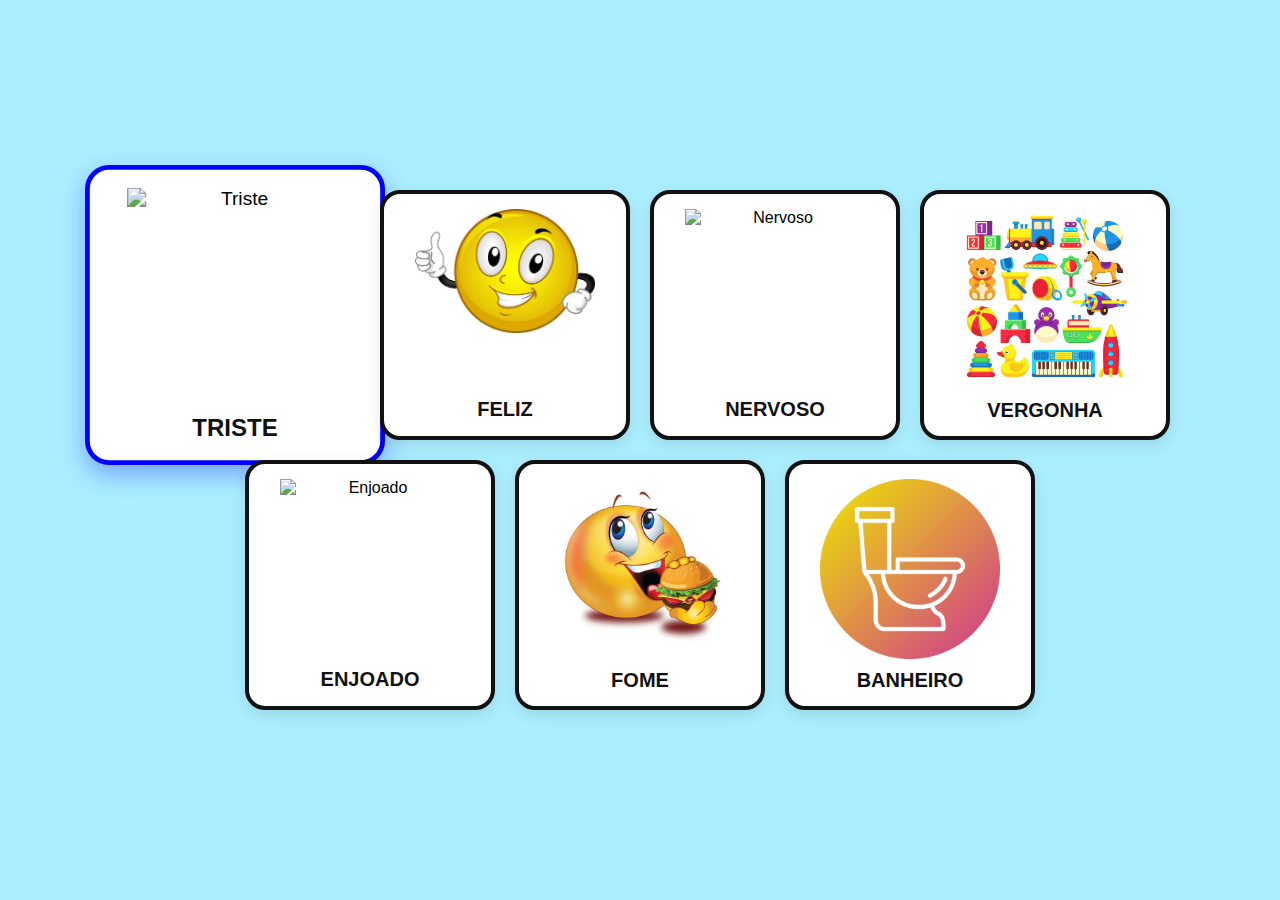
==== docs/index.html @ b49bd2d5 "Update index.html" ====
<!DOCTYPE html>
<html lang="pt-BR">
<head>
    <meta charset="UTF-8">
    <meta name="viewport" content="width=device-width, initial-scale=1.0">
    <title>Comunicação Inclusiva</title>
    <link rel="stylesheet" href="style.css">
</head>
<body>
    <div class="container">
        <div class="cartao" onclick="abrirTelaCheia(this)">
            <img src="imagens/triste2.jpg" alt="Triste">
            <p>TRISTE</p>
        </div>
        <div class="cartao" onclick="abrirTelaCheia(this)">
            <img src="imagens/felizao.jpg" alt="Feliz">
            <p>FELIZ</p>
        </div>
        <div class="cartao" onclick="abrirTelaCheia(this)">
            <img src="imagens/nervoso.jpg" alt="Nervoso">
            <p>NERVOSO</p>
        </div>
        <div class="cartao" onclick="abrirTelaCheia(this)">
            <img src="imagens/brinks.jpg" alt="Vergonha">
            <p>VERGONHA</p>
        </div>
        <div class="cartao" onclick="abrirTelaCheia(this)">
            <img src="imagens/enjoado.jpg" alt="Enjoado">
            <p>ENJOADO</p>
        </div>
        <div class="cartao" onclick="abrirTelaCheia(this)">
            <img src="imagens/fome.jpg" alt="Fome">
            <p>FOME</p>
        </div>
        <div class="cartao" onclick="abrirTelaCheia(this)">
            <img src="imagens/banheiroDegrade.jpg" alt="Banheiro">
            <p>BANHEIRO</p>
        </div>
    </div>

    <script src="script.js"></script>
</body>
</html>
---- docs/style.css ----
* 
{
    margin: 0;
    padding: 0;
    box-sizing: border-box;
}

body 
{
    font-family: 'Comic Sans MS', sans-serif;
    background-color: #abeeff;
    background-image: url(fundo.jpg);
    background-size: cover;
    background-position: center;
    display: flex;
    justify-content: center;
    align-items: center;
    height: 100vh;
}

.container {
    display: flex;
    flex-wrap: wrap; 
    gap: 20px;
    width: 90%;
    max-width: 1400px;
    justify-content: center; 
}

.cartao 
{
    background-color: white;
    border: 4px solid #111111;
    border-radius: 20px;
    padding: 15px;
    text-align: center;
    cursor: pointer;
    position: relative;
    box-shadow: 0 5px 15px rgba(0, 0, 0, 0.1);
    width: 250px; 
    height: 250px;
    display: flex;
    flex-direction: column;
    justify-content: space-between;
    transition: transform 0.3s ease;
}

.cartao.selecionado 
{
    transform: scale(1.2); 
    border-color: #0000FF;
    box-shadow: 0 8px 20px rgba(0, 0, 255, 0.3);
}

.selecionado {
    border-color: #ff6347; 
    box-shadow: 0 8px 20px rgba(255, 99, 71, 0.5); 
    transform: scale(1.1); 
}


.cartao img 
{
    width: 85%;
    height: auto;
    margin: 0 auto;
}

.cartao p 
{
    font-size: 20px;
    font-weight: bold;
    color: #111111;
    margin-top: 10px;
}

.cartao:hover 
{
    transform: scale(1.1);
    box-shadow: 0 8px 20px rgba(0, 0, 0, 0.15);
}

.telaCheia 
{
    position: fixed;
    top: 0;
    left: 0;
    width: 100vw;
    height: 100vh;
    background-color: rgb(255, 255, 255);
    z-index: 1000;
    display: flex;
    justify-content: center;
    align-items: center;
    transition: all 0.5s ease;
}

.telaCheia img 
{
    width: 50%;
    height: auto;
    max-width: 500px;
}

.telaCheia p 
{
    font-size: 36px;
    position: absolute;
    bottom: 20px;
    text-align: center;
    color: #111111;
    font-weight: bold;
}
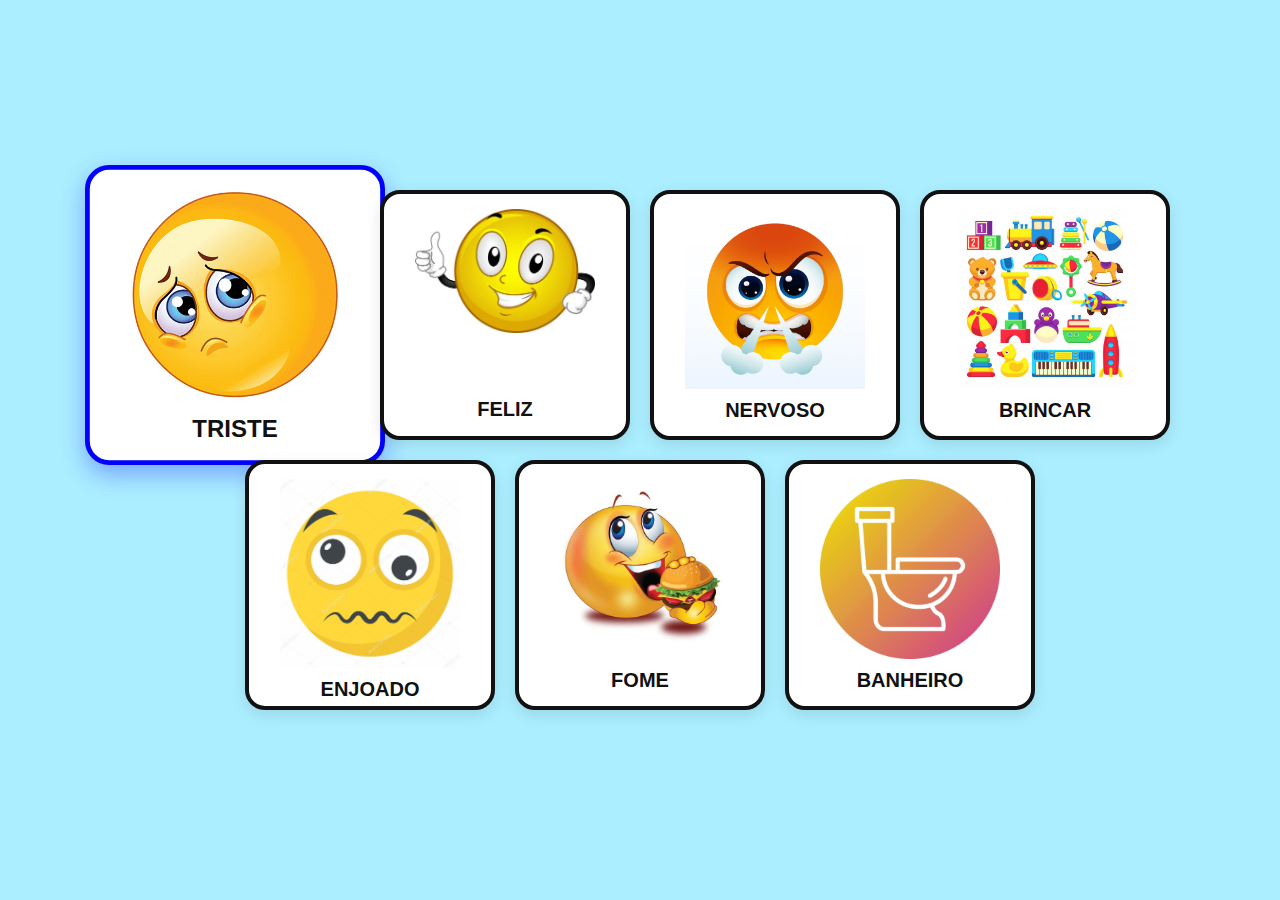
==== commit 9714308f: "Update index.html" ====
--- a/docs/index.html
+++ b/docs/index.html
@@ -17,12 +17,12 @@
             <p>FELIZ</p>
         </div>
         <div class="cartao" onclick="abrirTelaCheia(this)">
-            <img src="imagens/nervoso.jpg" alt="Nervoso">
+            <img src="imagens/irritado.jpg" alt="Nervoso">
             <p>NERVOSO</p>
         </div>
         <div class="cartao" onclick="abrirTelaCheia(this)">
-            <img src="imagens/brinks.jpg" alt="Vergonha">
-            <p>VERGONHA</p>
+            <img src="imagens/brinks.jpg" alt="Brincar">
+            <p>BRINCAR</p>
         </div>
         <div class="cartao" onclick="abrirTelaCheia(this)">
             <img src="imagens/enjoado.jpg" alt="Enjoado">
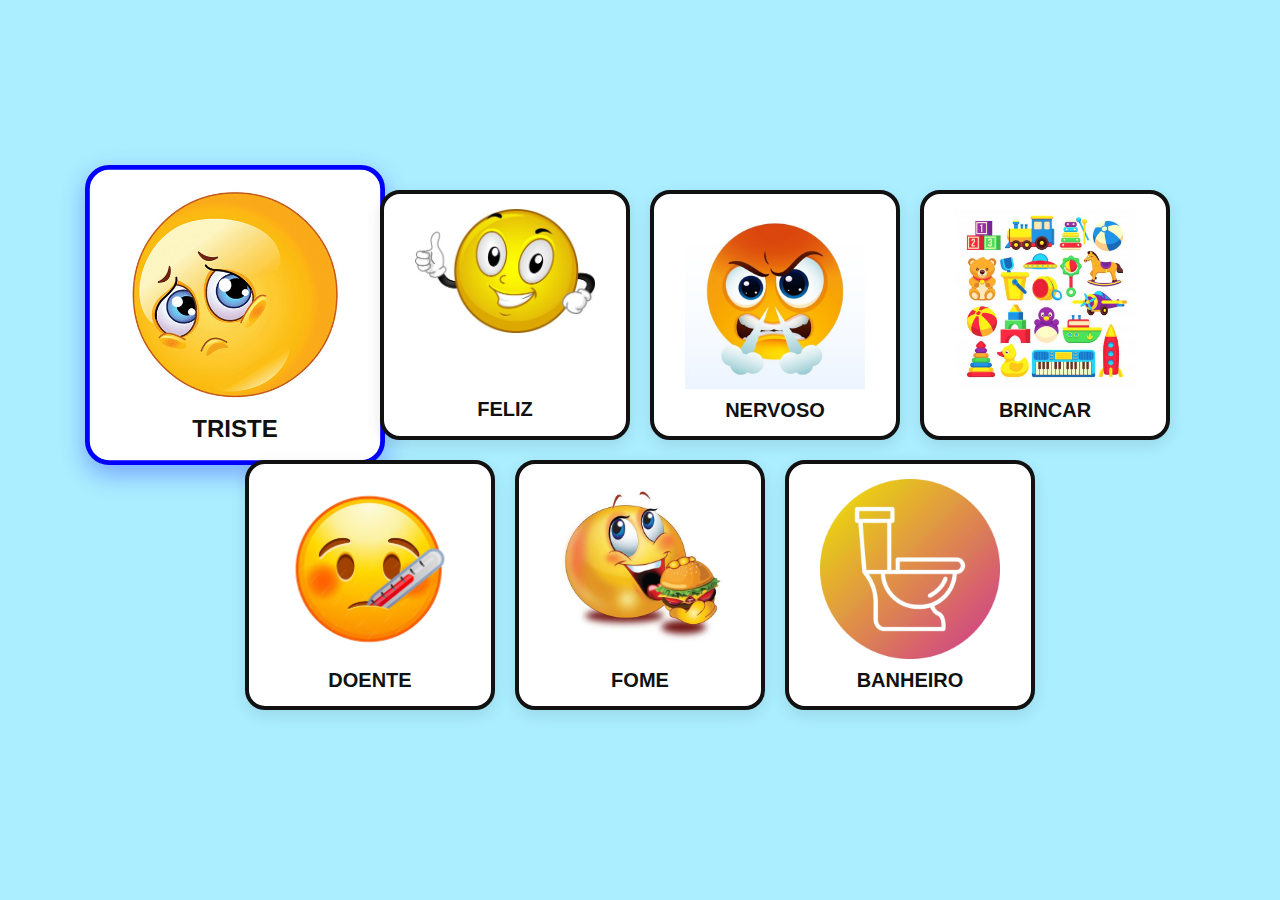
==== commit c6597bc6: "Update index.html" ====
--- a/docs/index.html
+++ b/docs/index.html
@@ -17,7 +17,7 @@
             <p>FELIZ</p>
         </div>
         <div class="cartao" onclick="abrirTelaCheia(this)">
-            <img src="imagens/irritado.jpg" alt="Nervoso">
+            <img src="imagens/nervoso.jpg" alt="Nervoso">
             <p>NERVOSO</p>
         </div>
         <div class="cartao" onclick="abrirTelaCheia(this)">
@@ -25,8 +25,8 @@
             <p>BRINCAR</p>
         </div>
         <div class="cartao" onclick="abrirTelaCheia(this)">
-            <img src="imagens/enjoado.jpg" alt="Enjoado">
-            <p>ENJOADO</p>
+            <img src="imagens/doente.jpg" alt="Doente">
+            <p>DOENTE</p>
         </div>
         <div class="cartao" onclick="abrirTelaCheia(this)">
             <img src="imagens/fome.jpg" alt="Fome">
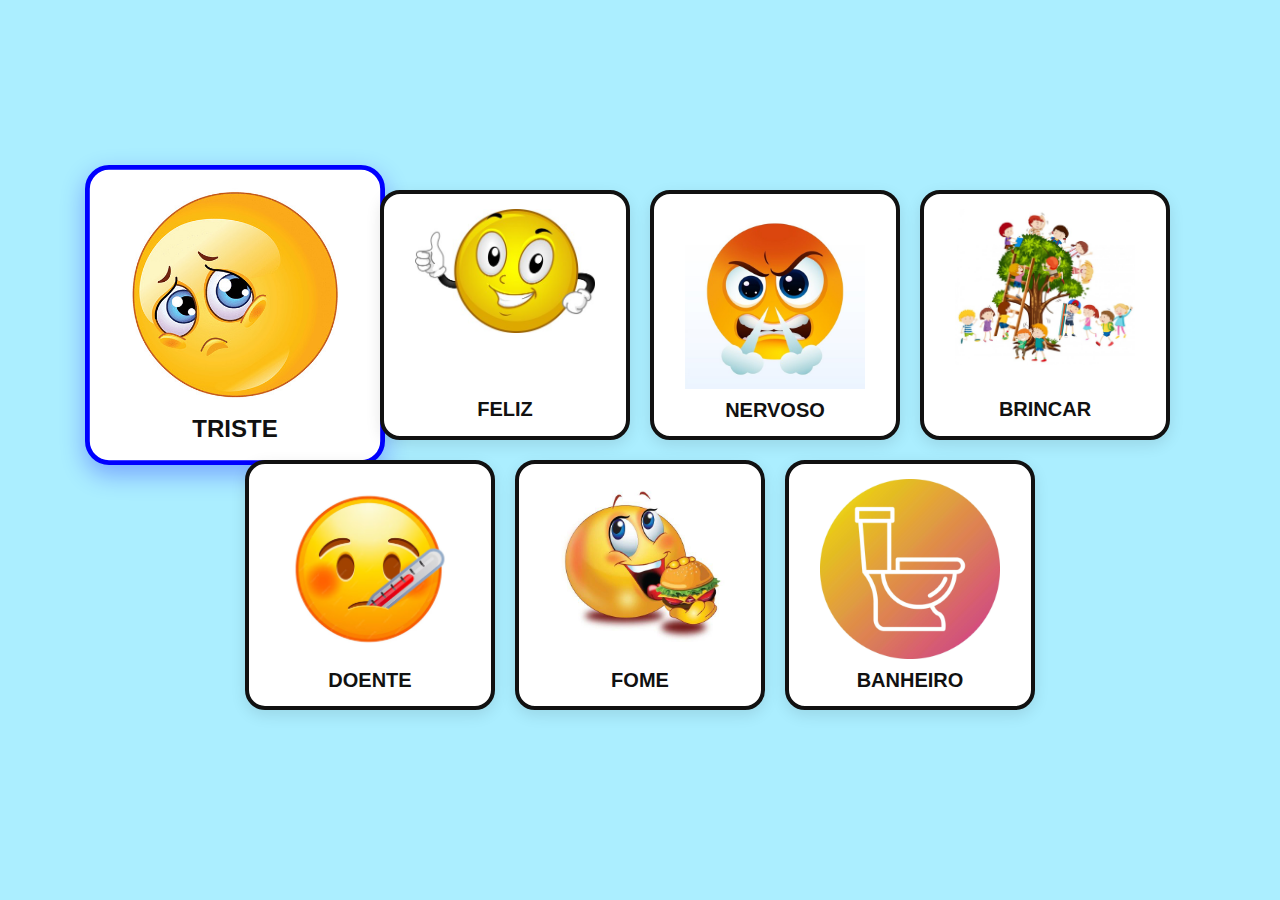
==== commit 41e44761: "Update index.html - troca de imagem" ====
--- a/docs/index.html
+++ b/docs/index.html
@@ -21,7 +21,7 @@
             <p>NERVOSO</p>
         </div>
         <div class="cartao" onclick="abrirTelaCheia(this)">
-            <img src="imagens/brinks.jpg" alt="Brincar">
+            <img src="imagens/kids_arvore.jpg" alt="Brincar">
             <p>BRINCAR</p>
         </div>
         <div class="cartao" onclick="abrirTelaCheia(this)">
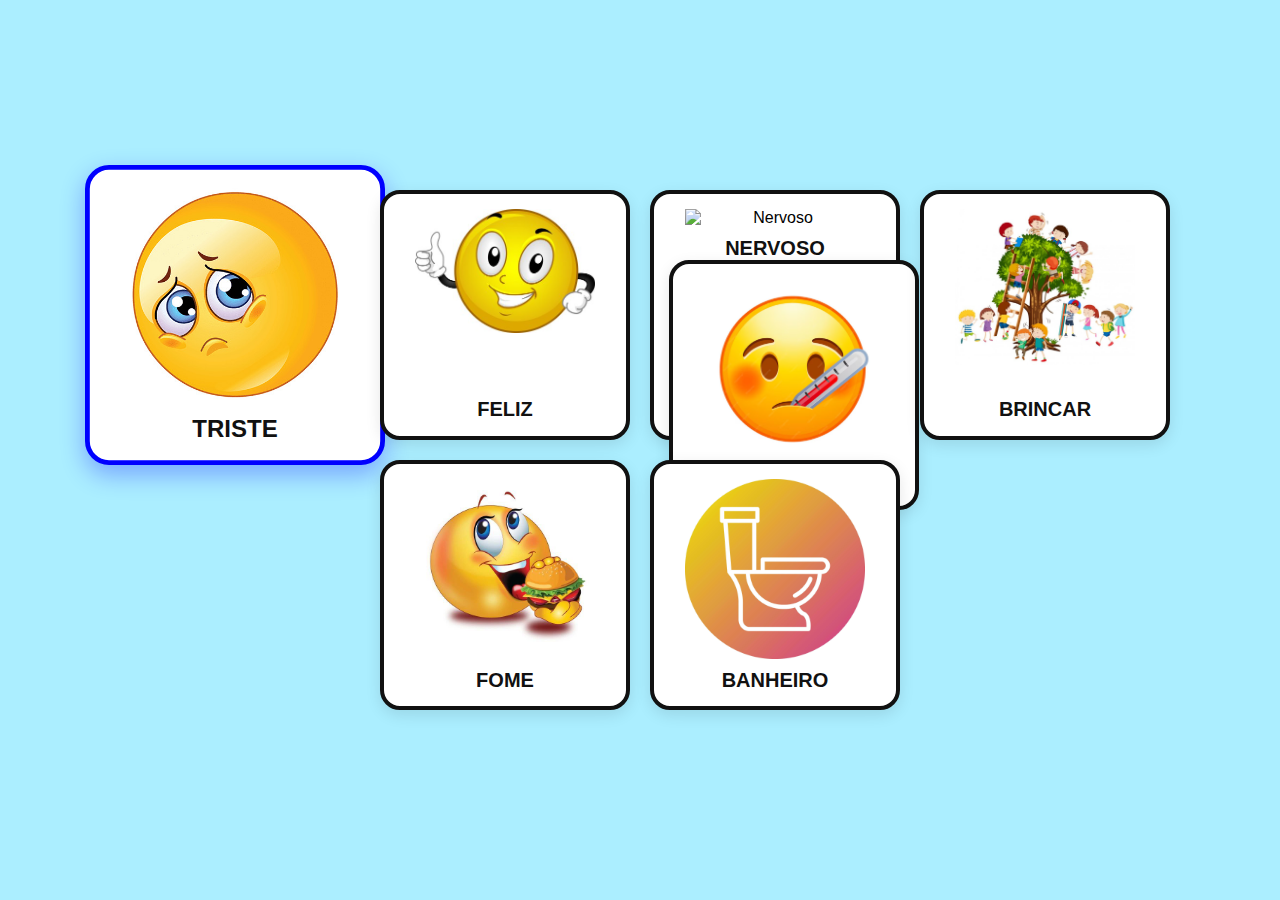
==== commit 579a13c4: "Update index.html" ====
--- a/docs/index.html
+++ b/docs/index.html
@@ -17,16 +17,16 @@
             <p>FELIZ</p>
         </div>
         <div class="cartao" onclick="abrirTelaCheia(this)">
-            <img src="imagens/nervoso.jpg" alt="Nervoso">
+            <img src="imagens/Nervoso.jpg" alt="Nervoso">
             <p>NERVOSO</p>
+        <div class="cartao" onclick="abrirTelaCheia(this)">
+            <img src="imagens/doente.jpg" alt="Doente">
+            <p>DOENTE</p>
         </div>
+             </div>
         <div class="cartao" onclick="abrirTelaCheia(this)">
             <img src="imagens/kids_arvore.jpg" alt="Brincar">
             <p>BRINCAR</p>
-        </div>
-        <div class="cartao" onclick="abrirTelaCheia(this)">
-            <img src="imagens/doente.jpg" alt="Doente">
-            <p>DOENTE</p>
         </div>
         <div class="cartao" onclick="abrirTelaCheia(this)">
             <img src="imagens/fome.jpg" alt="Fome">
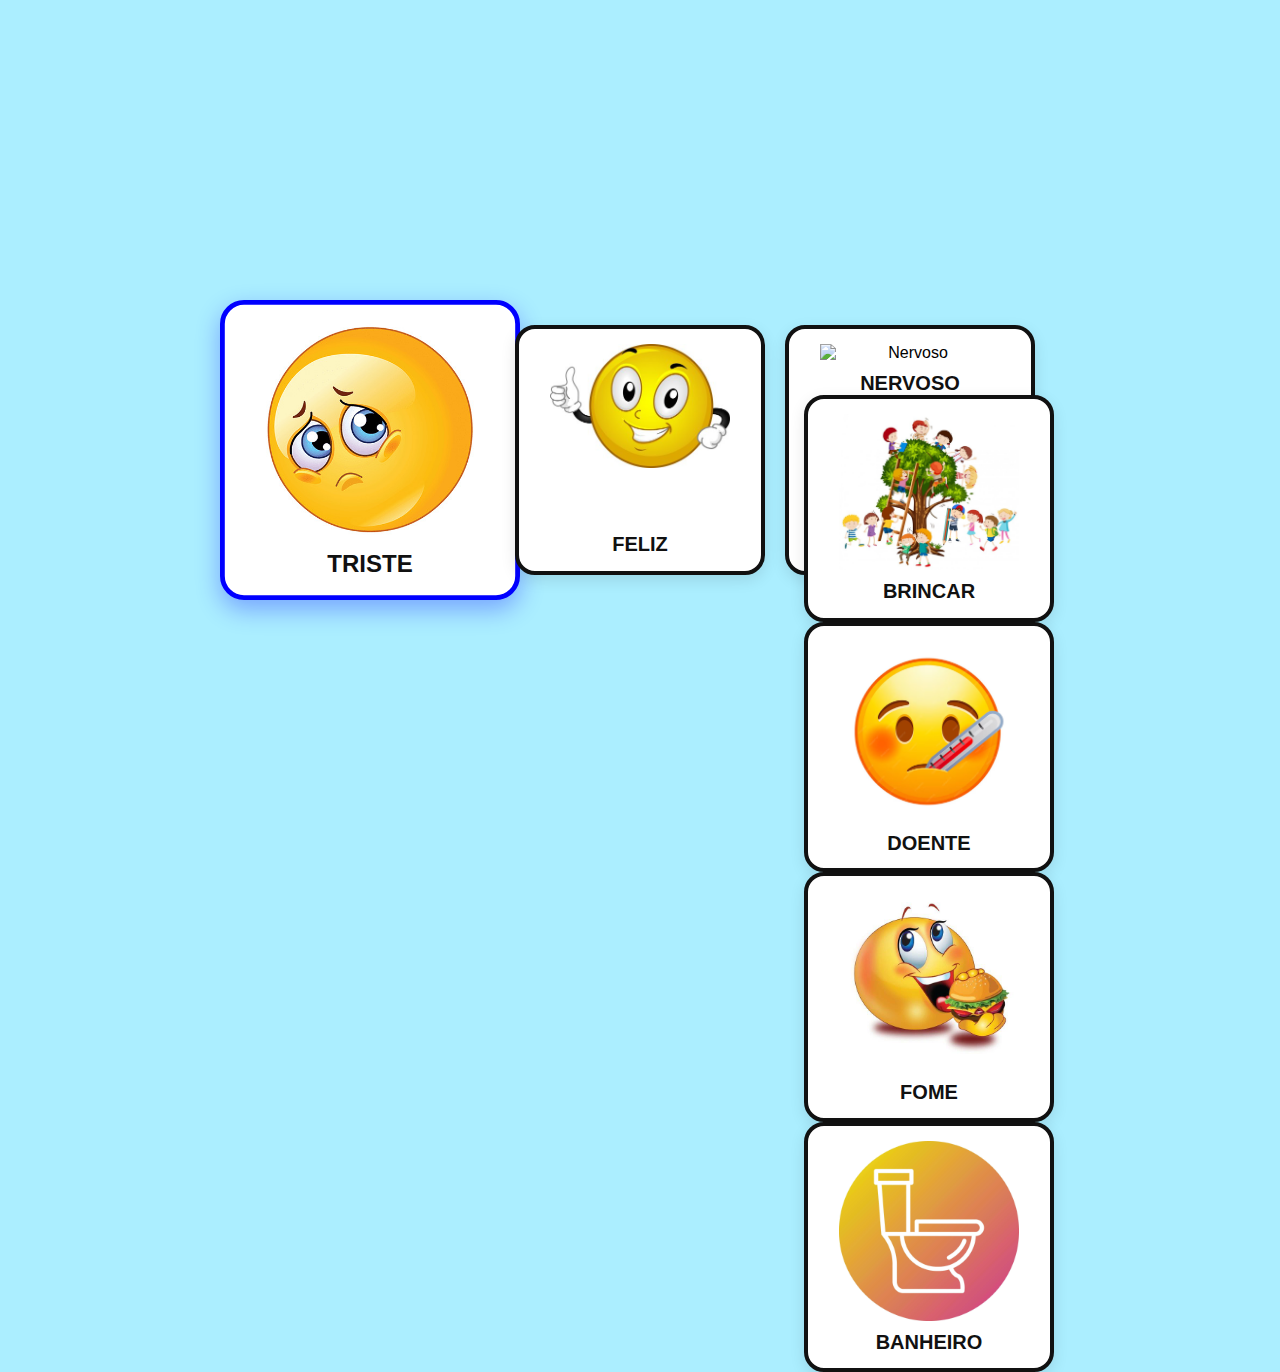
==== commit 59906b13: "Update index.html" ====
--- a/docs/index.html
+++ b/docs/index.html
@@ -18,16 +18,15 @@
         </div>
         <div class="cartao" onclick="abrirTelaCheia(this)">
             <img src="imagens/Nervoso.jpg" alt="Nervoso">
-            <p>NERVOSO</p>
+            <p>NERVOSO</p> 
+            <div class="cartao" onclick="abrirTelaCheia(this)">
+            <img src="imagens/kids_arvore.jpg" alt="Brincar">
+            <p>BRINCAR</p>
+        </div>
         <div class="cartao" onclick="abrirTelaCheia(this)">
             <img src="imagens/doente.jpg" alt="Doente">
             <p>DOENTE</p>
-        </div>
-             </div>
-        <div class="cartao" onclick="abrirTelaCheia(this)">
-            <img src="imagens/kids_arvore.jpg" alt="Brincar">
-            <p>BRINCAR</p>
-        </div>
+        </div>      
         <div class="cartao" onclick="abrirTelaCheia(this)">
             <img src="imagens/fome.jpg" alt="Fome">
             <p>FOME</p>
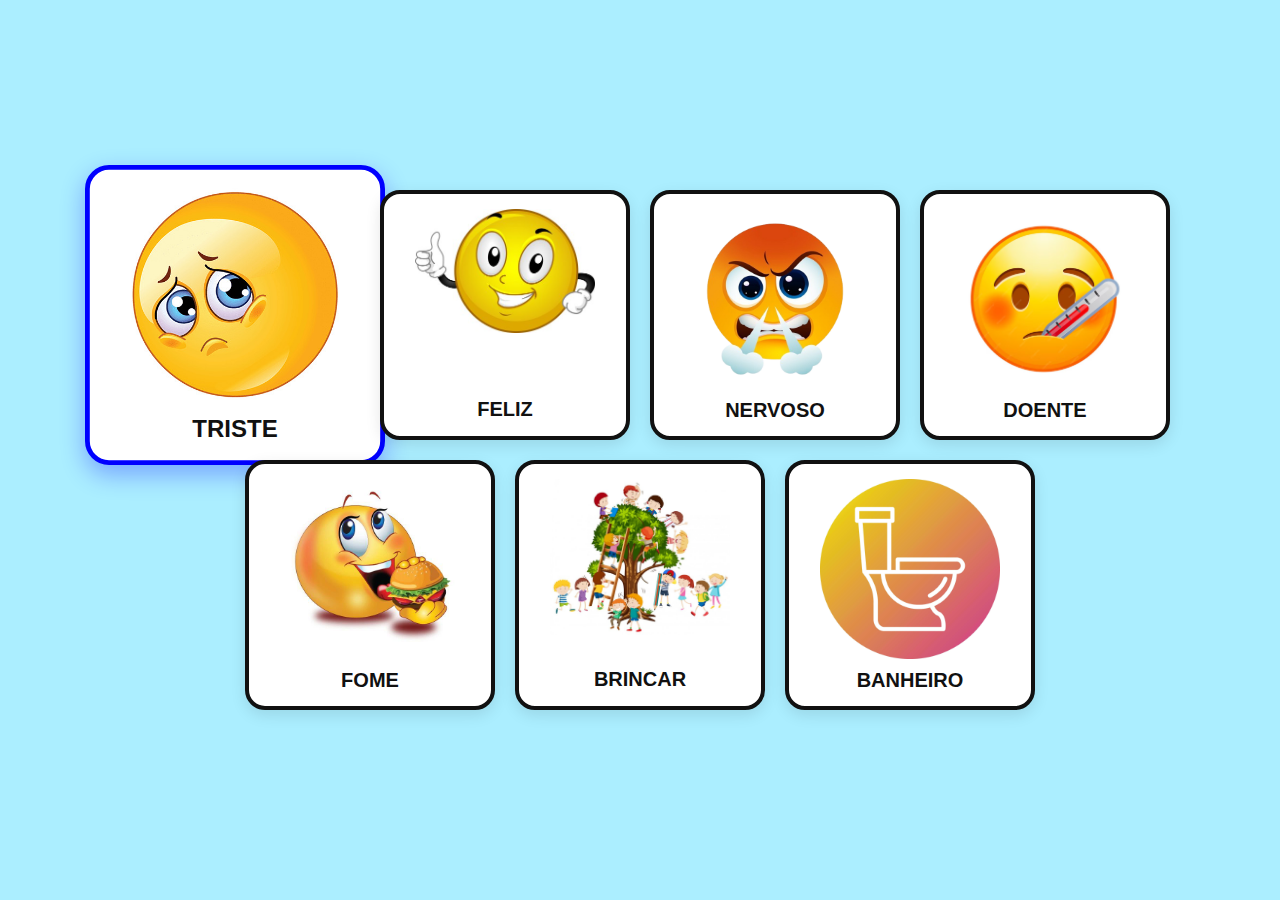
==== commit e228337c: "Limpando repositório" ====
--- a/docs/index.html
+++ b/docs/index.html
@@ -17,19 +17,20 @@
             <p>FELIZ</p>
         </div>
         <div class="cartao" onclick="abrirTelaCheia(this)">
-            <img src="imagens/Nervoso.jpg" alt="Nervoso">
-            <p>NERVOSO</p> 
-            <div class="cartao" onclick="abrirTelaCheia(this)">
-            <img src="imagens/kids_arvore.jpg" alt="Brincar">
-            <p>BRINCAR</p>
+            <img src="imagens/Nervoso.png" alt="Nervoso">
+            <p>NERVOSO</p>
         </div>
         <div class="cartao" onclick="abrirTelaCheia(this)">
             <img src="imagens/doente.jpg" alt="Doente">
             <p>DOENTE</p>
-        </div>      
+        </div>
         <div class="cartao" onclick="abrirTelaCheia(this)">
             <img src="imagens/fome.jpg" alt="Fome">
             <p>FOME</p>
+        </div>
+        <div class="cartao" onclick="abrirTelaCheia(this)">
+            <img src="imagens/kids_arvore.jpg" alt="Brincar">
+            <p>BRINCAR</p>
         </div>
         <div class="cartao" onclick="abrirTelaCheia(this)">
             <img src="imagens/banheiroDegrade.jpg" alt="Banheiro">
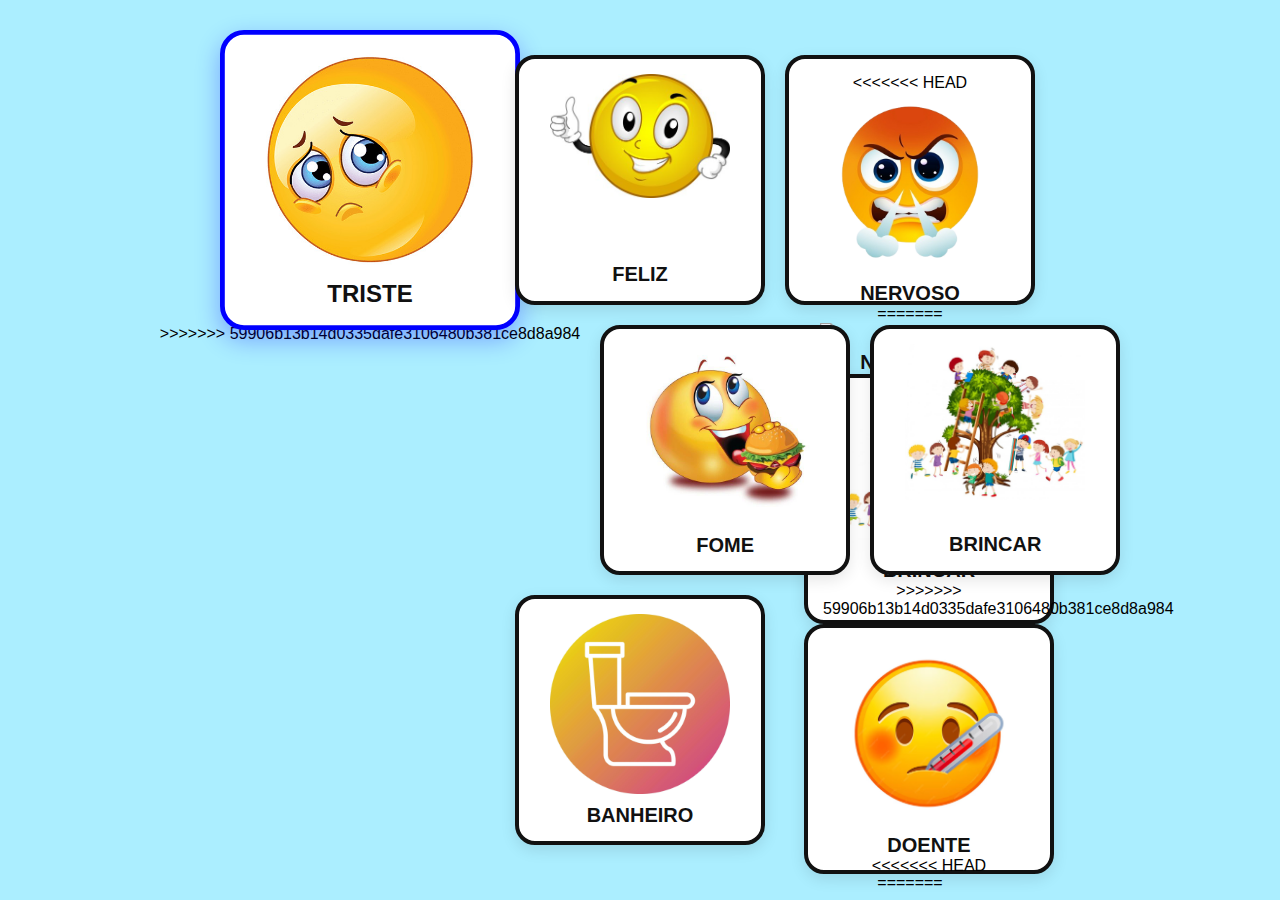
==== commit aa602fd4: "Sincronizando repositório" ====
--- a/docs/index.html
+++ b/docs/index.html
@@ -17,13 +17,25 @@
             <p>FELIZ</p>
         </div>
         <div class="cartao" onclick="abrirTelaCheia(this)">
+<<<<<<< HEAD
             <img src="imagens/Nervoso.png" alt="Nervoso">
             <p>NERVOSO</p>
+=======
+            <img src="imagens/Nervoso.jpg" alt="Nervoso">
+            <p>NERVOSO</p> 
+            <div class="cartao" onclick="abrirTelaCheia(this)">
+            <img src="imagens/kids_arvore.jpg" alt="Brincar">
+            <p>BRINCAR</p>
+>>>>>>> 59906b13b14d0335dafe3106480b381ce8d8a984
         </div>
         <div class="cartao" onclick="abrirTelaCheia(this)">
             <img src="imagens/doente.jpg" alt="Doente">
             <p>DOENTE</p>
+<<<<<<< HEAD
         </div>
+=======
+        </div>      
+>>>>>>> 59906b13b14d0335dafe3106480b381ce8d8a984
         <div class="cartao" onclick="abrirTelaCheia(this)">
             <img src="imagens/fome.jpg" alt="Fome">
             <p>FOME</p>
